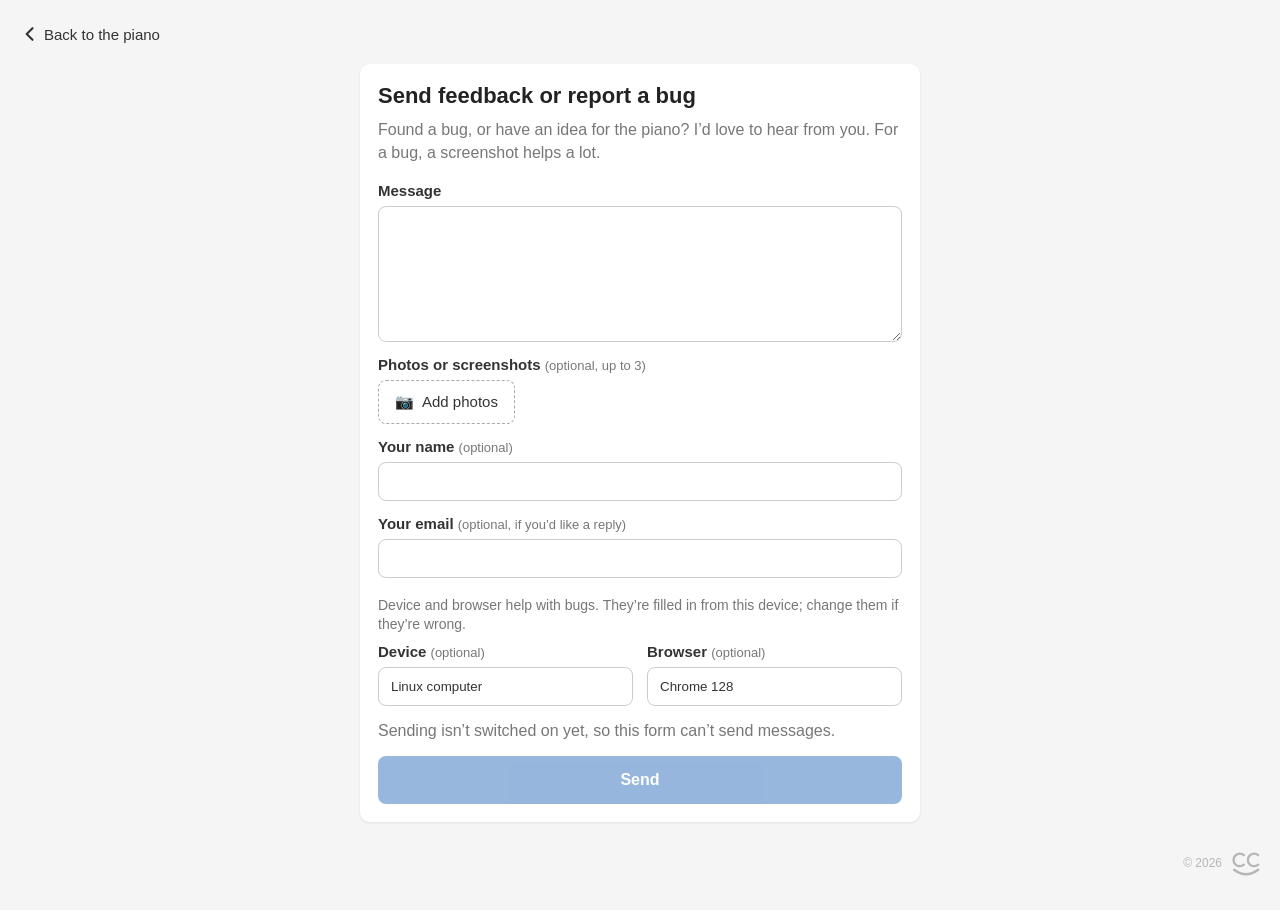
==== feedback.html @ 2cb64c95 "Initial application" ====
<!DOCTYPE html>
<!-- Vocal Range Piano: the feedback page. Your name and feedback email go in js/my-settings.js, not here. -->
<html lang="en">
<head>
<meta charset="UTF-8">
<meta name="viewport" content="width=device-width, initial-scale=1.0">
<title>Send feedback · Vocal Range Piano</title>
<link rel="stylesheet" href="css/base.css">
<link rel="stylesheet" href="css/footer.css">
<link rel="stylesheet" href="css/feedback.css">
</head>
<body>
<a class="lf-back" href="index.html">
  <svg viewBox="0 0 24 24" fill="none" stroke="currentColor" stroke-width="2.5" stroke-linecap="round" stroke-linejoin="round" aria-hidden="true"><path d="M15 5l-7 7 7 7"/></svg>
  Back to the piano
</a>

<main class="card lf-fb-card">
  <div class="lf-fb-head">
    <h1 class="lf-fb-title" id="lf-fb-title">Send feedback or report a bug</h1>
    <p class="lf-fb-intro">Found a bug, or have an idea for the piano? I’d love to hear from you. For a bug, a screenshot helps a lot.</p>
  </div>
  <form class="lf-fb-form" id="lf-fb-form" novalidate>
    <label class="lf-field" for="lf-fb-message">
      <span class="lf-label">Message</span>
      <textarea id="lf-fb-message" name="message" rows="6" maxlength="3000" required></textarea>
    </label>
    <div class="lf-field" role="group" aria-labelledby="lf-fb-photos-label">
      <span class="lf-label" id="lf-fb-photos-label">Photos or screenshots <small>(optional, up to 3)</small></span>
      <div class="lf-fb-thumbs" id="lf-fb-thumbs"></div>
      <input class="lf-vh" id="lf-fb-files" type="file" accept="image/*" multiple>
      <label class="lf-fb-add" for="lf-fb-files" id="lf-fb-add"><span aria-hidden="true">📷</span> Add photos</label>
    </div>
    <label class="lf-field" for="lf-fb-name">
      <span class="lf-label">Your name <small>(optional)</small></span>
      <input id="lf-fb-name" name="name" type="text" maxlength="100" autocomplete="name">
    </label>
    <label class="lf-field" for="lf-fb-email">
      <span class="lf-label">Your email <small>(optional, if you’d like a reply)</small></span>
      <input id="lf-fb-email" name="email" type="email" maxlength="200" autocomplete="email" inputmode="email">
    </label>
    <p class="lf-fb-note">Device and browser help with bugs. They’re filled in from this device; change them if they’re wrong.</p>
    <div class="lf-fb-pair">
      <label class="lf-field" for="lf-fb-device">
        <span class="lf-label">Device <small>(optional)</small></span>
        <input id="lf-fb-device" name="device" type="text" maxlength="80" autocomplete="off" placeholder="iPad, iPhone, laptop…">
      </label>
      <label class="lf-field" for="lf-fb-browser">
        <span class="lf-label">Browser <small>(optional)</small></span>
        <input id="lf-fb-browser" name="browser" type="text" maxlength="80" autocomplete="off" placeholder="Safari, Chrome…">
      </label>
    </div>
    <!-- a trap for spam robots: hidden from people, so a filled-in value means the message is junk -->
    <input class="lf-trap" id="lf-fb-trap" name="_honey" type="text" tabindex="-1" autocomplete="off" aria-hidden="true">
    <p class="lf-fb-status" id="lf-fb-status" role="status" aria-live="polite"></p>
    <button class="lf-send" type="submit" id="lf-fb-send">Send</button>
  </form>
</main>

<!-- the same footer as the piano page, without a link to the page you're already on -->
<footer class="lf-mark lf-foot" id="lf-foot">
  <p class="lf-copy" id="lf-copy">© 2026</p>
  <svg class="lf-logo" viewBox="0 0 38 32" aria-hidden="true">
    <path class="lf-logo-c" d="M15.5 6.64A7 7 0 1 0 15.5 17.36M31.5 6.64A7 7 0 1 0 31.5 17.36"/>
    <path class="lf-logo-smile" d="M4.5 23Q18 33 31.5 23"/>
  </svg>
</footer>

<script src="js/my-settings.js"></script>
<script src="js/footer.js"></script>
<script src="js/feedback.js"></script>
</body>
</html>
---- css/base.css ----
/* ---------- Shared by every page: colours, page layout, headings and the white cards ---------- */
:root {
  --paper: #f5f5f5;      /* page background */
  --ink: #333;           /* main text */
  --ink-soft: #777;      /* quieter text */
  --line: #ddd;          /* borders */
  --key: #fff;           /* cards and boxes */
  --accent: #1a5fb4;     /* main button */
  --focus: #4a90d9;      /* keyboard focus ring */
  --good: #1e7b34;
  --bad: #c0392b;
}
* { box-sizing: border-box; margin: 0; padding: 0; }
body { font-family: -apple-system, BlinkMacSystemFont, 'Segoe UI', sans-serif; background: #f5f5f5; color: #333; padding: 16px; }
h1 { font-size: 18px; font-weight: 500; margin-bottom: 16px; color: #222; }
.sec-label { font-size: 12px; color: #888; font-weight: 500; margin-bottom: 6px; text-transform: uppercase; letter-spacing: 0.04em; }
.card { background: #fff; border-radius: 10px; padding: 14px; margin-bottom: 16px; box-shadow: 0 1px 3px rgba(0,0,0,0.08); }
/* the page fills the window, so the footer sits at the bottom even when there's little above it */
body { min-height: 100vh; min-height: 100dvh; display: flex; flex-direction: column; }
---- css/footer.css ----
/* ---------- The footer on every page: feedback on the left, the copyright and logo on the right ----------
   The same footer as the learning games. It sits at the bottom of the page, and is quiet on purpose:
   the copyright and logo are halfway between the soft text colour and the background. */
.lf-mark { display: flex; align-items: center; justify-content: flex-end; gap: 8px;
  color: #b6b6b6; color: color-mix(in srgb, var(--ink-soft) 50%, var(--paper)); }
.lf-foot { width: 100%; min-height: 56px; margin-top: auto; padding-block: 8px max(14px, env(safe-area-inset-bottom, 0px));
  flex-wrap: wrap; row-gap: 2px; }   /* a very long name wraps onto a second line rather than push the page wider */
.lf-copy { margin: 0 0 0 auto; text-align: right; font-size: 0.75rem; line-height: 1.35; }

/* the CC logo: two C's and a smile, drawn in the footer's colour */
.lf-logo { flex: none; width: 34px; height: 29px; overflow: visible; }
.lf-logo path { fill: none; stroke-width: 2.6; stroke-linecap: round; stroke: currentColor; }

/* the feedback link sits quietly on the left, across from the copyright */
.lf-fb-link { margin-right: auto; padding: 6px 2px; border-radius: 6px;
  font-size: 0.875rem; font-weight: 500; line-height: 1.2; color: var(--ink-soft);
  text-decoration: underline; text-underline-offset: 3px; -webkit-tap-highlight-color: transparent; }
.lf-fb-link:focus-visible { outline: 3px solid var(--focus); outline-offset: 2px; }
---- css/feedback.css ----
/* ---------- The feedback page: the same form as the learning games, in the piano's colours ---------- */
.lf-back { align-self: flex-start; display: inline-flex; align-items: center; gap: 4px; margin-bottom: 12px; padding: 8px 4px;
  font-size: 0.9375rem; font-weight: 500; color: var(--ink); text-decoration: none; border-radius: 8px; }
.lf-back svg { width: 20px; height: 20px; }
.lf-back:focus-visible { outline: 3px solid var(--focus); outline-offset: 2px; }

.lf-fb-card { width: 100%; max-width: 560px; align-self: center; display: flex; flex-direction: column; gap: 18px; padding: 18px; }
.lf-fb-head { display: flex; flex-direction: column; gap: 4px; }
.lf-fb-title { margin: 0; font-size: 1.375rem; font-weight: 600; line-height: 1.25; color: #222; text-wrap: balance; }
.lf-fb-intro { margin: 4px 0 0; color: var(--ink-soft); line-height: 1.45; }

.lf-fb-form { display: flex; flex-direction: column; gap: 14px; }
.lf-field { display: flex; flex-direction: column; gap: 6px; min-width: 0; }
.lf-label { font-size: 0.9375rem; font-weight: 600; line-height: 1.2; }
.lf-label small { font-size: 0.8125rem; font-weight: 400; color: var(--ink-soft); }
.lf-field input:not(.lf-vh), .lf-field textarea {
  width: 100%; min-width: 0; padding: 11px 12px;
  font: 400 1rem/1.4 inherit; font-family: inherit; color: var(--ink);   /* 16px, so iPads and iPhones don't zoom in */
  background: var(--key); border: 1px solid #ccc; border-radius: 8px;
}
.lf-field textarea { resize: vertical; min-height: 8.5rem; }
.lf-field input:not(.lf-vh):focus-visible, .lf-field textarea:focus-visible { outline: 3px solid var(--focus); outline-offset: 1px; border-color: var(--focus); }

/* the real file picker is hidden; the "Add photos" button opens it */
.lf-vh { position: absolute; width: 1px; height: 1px; margin: -1px; padding: 0; overflow: hidden; clip: rect(0 0 0 0); white-space: nowrap; border: 0; }

/* photos: up to three thumbnails with a remove button each */
.lf-fb-thumbs { display: grid; grid-template-columns: repeat(3, minmax(0, 1fr)); gap: 10px; }
.lf-fb-thumbs[hidden] { display: none; }
.lf-fb-thumb { position: relative; aspect-ratio: 1; max-width: 100%; border-radius: 8px; overflow: hidden;
  background: var(--paper); border: 1px solid var(--line); }
.lf-fb-thumb img { display: block; width: 100%; height: 100%; object-fit: cover; }
.lf-fb-remove { position: absolute; top: 4px; right: 4px; width: 32px; height: 32px; display: grid; place-items: center;
  border-radius: 50%; border: 1px solid var(--line); background: var(--key); color: var(--ink);
  font-size: 0.875rem; font-weight: 600; line-height: 1; cursor: pointer; }
.lf-fb-add { align-self: flex-start; min-height: 44px; padding: 0 16px; display: inline-flex; align-items: center; gap: 8px;
  font-size: 0.9375rem; color: var(--ink); background: var(--key);
  border: 1px dashed #aaa; border-radius: 8px; cursor: pointer; }
.lf-fb-add:hover { background: #f0f0f0; }
.lf-fb-add[hidden] { display: none; }
.lf-vh:focus-visible + .lf-fb-add, .lf-fb-remove:focus-visible { outline: 3px solid var(--focus); outline-offset: 2px; }

/* device and browser side by side when there's room */
.lf-fb-note { margin: 4px 0 -6px; font-size: 0.875rem; line-height: 1.4; color: var(--ink-soft); }
.lf-fb-pair { display: grid; grid-template-columns: repeat(auto-fit, minmax(10rem, 1fr)); gap: 14px; }

/* hidden from people; only spam robots fill it in */
.lf-trap { position: absolute; left: -9999px; width: 1px; height: 1px; opacity: 0; }

.lf-fb-status { margin: 0; min-height: 1.4em; line-height: 1.4; }
.lf-fb-status:empty { min-height: 0; }
.lf-fb-status.good { color: var(--good); font-weight: 600; }
.lf-fb-status.bad { color: var(--bad); }
.lf-fb-status.note { color: var(--ink-soft); }

.lf-send { min-height: 48px; padding: 0 24px; font-size: 1rem; font-weight: 600; font-family: inherit;
  color: #fff; background: var(--accent); border: 0; border-radius: 8px; cursor: pointer;
  -webkit-tap-highlight-color: transparent; touch-action: manipulation; }
.lf-send:hover:not(:disabled) { filter: brightness(1.1); }
.lf-send:disabled { opacity: 0.45; cursor: default; }
.lf-send:focus-visible { outline: 3px solid var(--focus); outline-offset: 2px; }
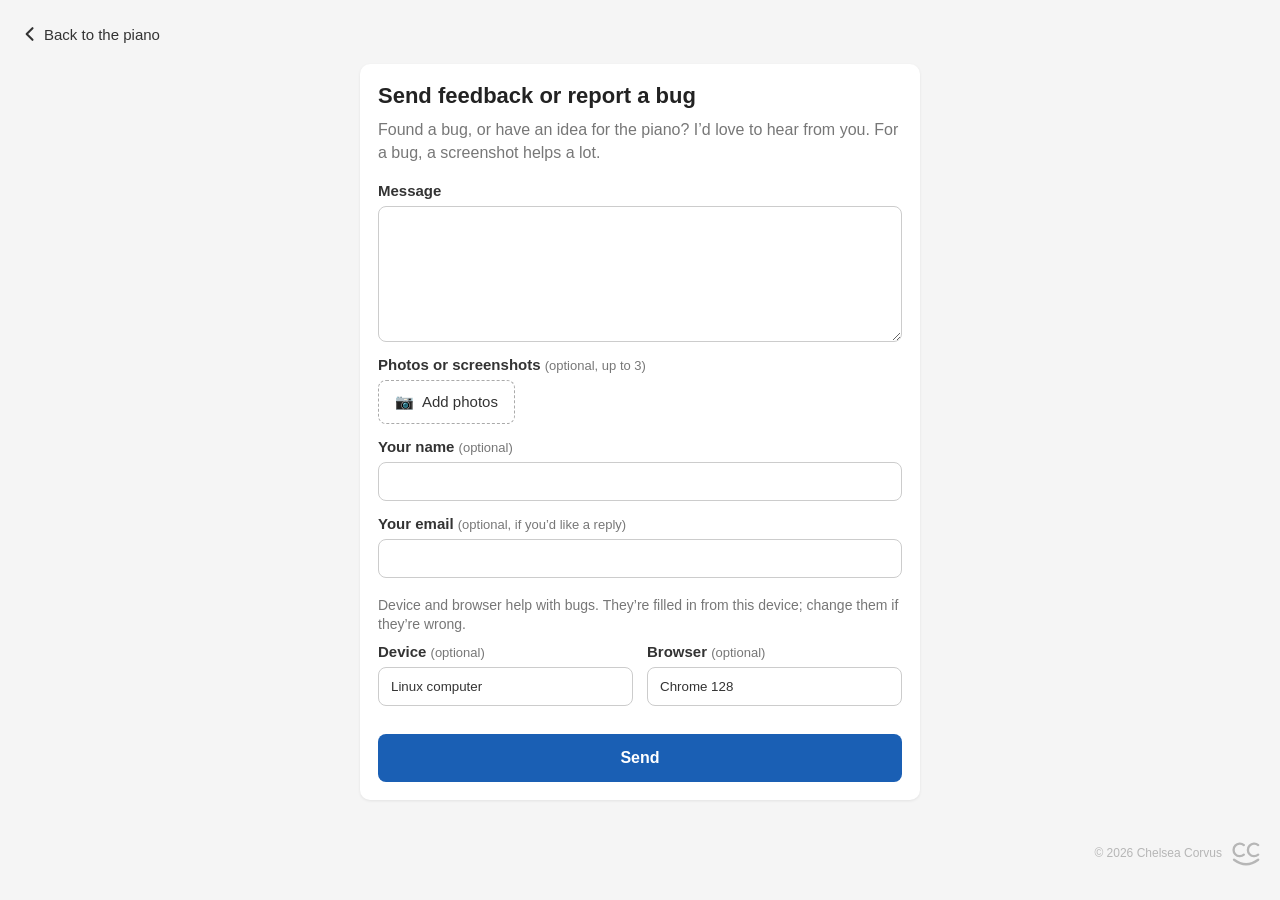
==== commit aa923fe3: "Adds tone options for keyboard and metronome" ====
--- a/feedback.html
+++ b/feedback.html
@@ -5,9 +5,11 @@
 <meta charset="UTF-8">
 <meta name="viewport" content="width=device-width, initial-scale=1.0">
 <title>Send feedback · Vocal Range Piano</title>
-<link rel="stylesheet" href="css/base.css">
-<link rel="stylesheet" href="css/footer.css">
-<link rel="stylesheet" href="css/feedback.css">
+<!-- The ?v= on each file below makes browsers fetch fresh copies after an update, instead of mixing
+     saved old files with new ones. It changes with every update. -->
+<link rel="stylesheet" href="css/base.css?v=20261109-3">
+<link rel="stylesheet" href="css/footer.css?v=20261109-3">
+<link rel="stylesheet" href="css/feedback.css?v=20261109-3">
 </head>
 <body>
 <a class="lf-back" href="index.html">
@@ -66,8 +68,8 @@
   </svg>
 </footer>
 
-<script src="js/my-settings.js"></script>
-<script src="js/footer.js"></script>
-<script src="js/feedback.js"></script>
+<script src="js/my-settings.js?v=20261109-3"></script>
+<script src="js/footer.js?v=20261109-3"></script>
+<script src="js/feedback.js?v=20261109-3"></script>
 </body>
 </html>
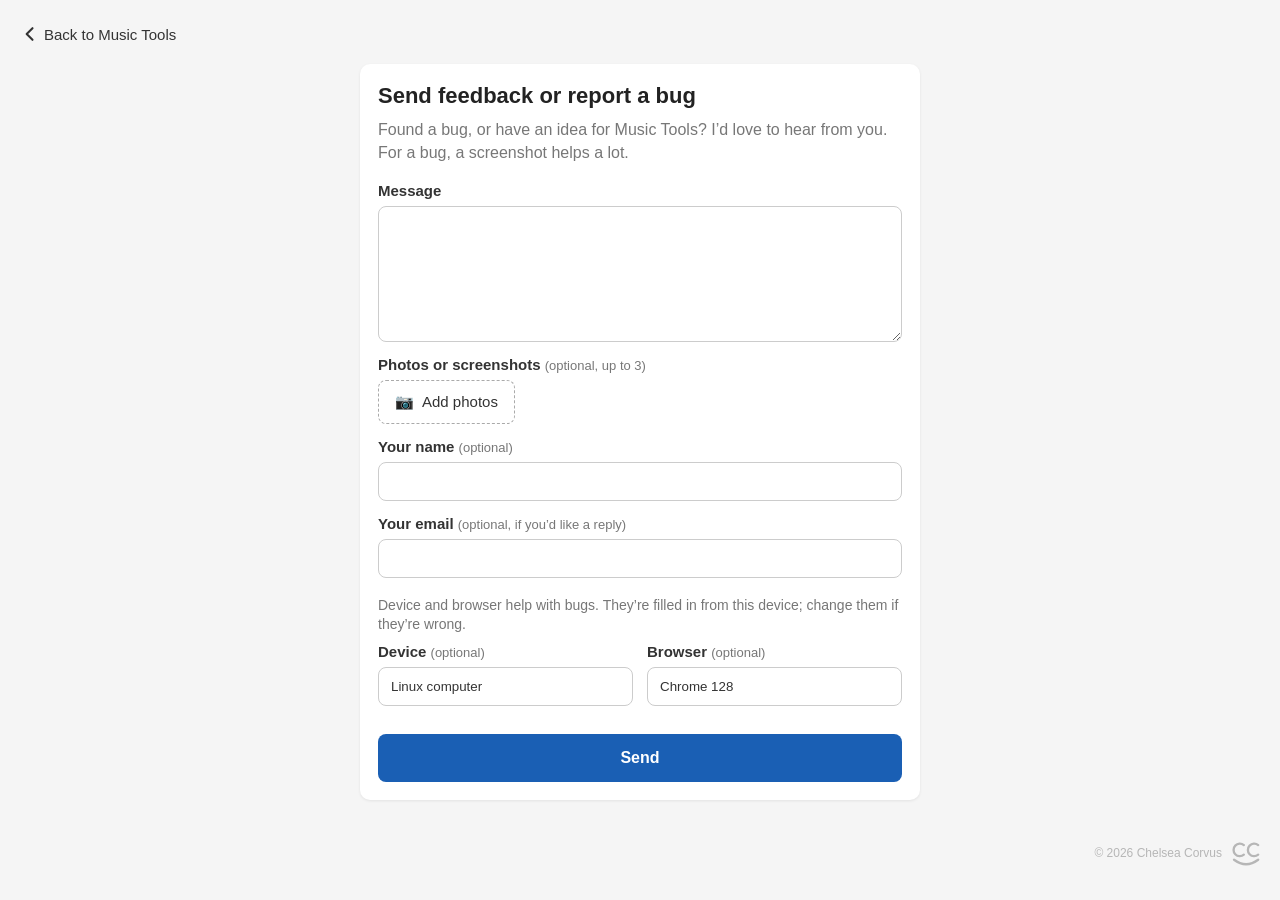
==== commit ddf4b5ce: "Updates sounds and effects" ====
--- a/feedback.html
+++ b/feedback.html
@@ -1,26 +1,26 @@
 <!DOCTYPE html>
-<!-- Vocal Range Piano: the feedback page. Your name and feedback email go in js/my-settings.js, not here. -->
+<!-- Music Tools: the feedback page. Your name and feedback email go in js/my-settings.js, not here. -->
 <html lang="en">
 <head>
 <meta charset="UTF-8">
 <meta name="viewport" content="width=device-width, initial-scale=1.0">
-<title>Send feedback · Vocal Range Piano</title>
+<title>Send feedback · Music Tools</title>
 <!-- The ?v= on each file below makes browsers fetch fresh copies after an update, instead of mixing
      saved old files with new ones. It changes with every update. -->
-<link rel="stylesheet" href="css/base.css?v=20261109-3">
-<link rel="stylesheet" href="css/footer.css?v=20261109-3">
-<link rel="stylesheet" href="css/feedback.css?v=20261109-3">
+<link rel="stylesheet" href="css/base.css?v=20261109-6">
+<link rel="stylesheet" href="css/footer.css?v=20261109-6">
+<link rel="stylesheet" href="css/feedback.css?v=20261109-6">
 </head>
 <body>
 <a class="lf-back" href="index.html">
   <svg viewBox="0 0 24 24" fill="none" stroke="currentColor" stroke-width="2.5" stroke-linecap="round" stroke-linejoin="round" aria-hidden="true"><path d="M15 5l-7 7 7 7"/></svg>
-  Back to the piano
+  Back to Music Tools
 </a>
 
 <main class="card lf-fb-card">
   <div class="lf-fb-head">
     <h1 class="lf-fb-title" id="lf-fb-title">Send feedback or report a bug</h1>
-    <p class="lf-fb-intro">Found a bug, or have an idea for the piano? I’d love to hear from you. For a bug, a screenshot helps a lot.</p>
+    <p class="lf-fb-intro">Found a bug, or have an idea for Music Tools? I’d love to hear from you. For a bug, a screenshot helps a lot.</p>
   </div>
   <form class="lf-fb-form" id="lf-fb-form" novalidate>
     <label class="lf-field" for="lf-fb-message">
@@ -68,8 +68,8 @@
   </svg>
 </footer>
 
-<script src="js/my-settings.js?v=20261109-3"></script>
-<script src="js/footer.js?v=20261109-3"></script>
-<script src="js/feedback.js?v=20261109-3"></script>
+<script src="js/my-settings.js?v=20261109-6"></script>
+<script src="js/footer.js?v=20261109-6"></script>
+<script src="js/feedback.js?v=20261109-6"></script>
 </body>
 </html>
--- a/css/base.css
+++ b/css/base.css
@@ -17,3 +17,19 @@
 .card { background: #fff; border-radius: 10px; padding: 14px; margin-bottom: 16px; box-shadow: 0 1px 3px rgba(0,0,0,0.08); }
 /* the page fills the window, so the footer sits at the bottom even when there's little above it */
 body { min-height: 100vh; min-height: 100dvh; display: flex; flex-direction: column; }
+
+/* ---------- Fold-away sections (js/sections.js) ---------- */
+.sec-head { margin: 0; font: inherit; }
+.sec-toggle { display: flex; align-items: center; gap: 8px; width: 100%; min-height: 36px; margin: -6px 0; padding: 0;
+  border: 0; background: none; color: inherit; font: inherit; text-align: left; cursor: pointer; -webkit-tap-highlight-color: transparent; }
+.sec-toggle .sec-label { margin: 0; }
+.sec-toggle:focus-visible { outline: 3px solid var(--focus); outline-offset: 2px; border-radius: 6px; }
+.sec-status { margin-left: auto; font-size: 12px; font-weight: 500; color: #1a5fb4; font-variant-numeric: tabular-nums; white-space: nowrap; overflow: hidden; text-overflow: ellipsis; min-width: 0; }
+.fold:not(.folded) .sec-status { display: none; }   /* the status only shows while folded */
+.sec-chev { flex: none; margin-left: auto; color: #888; transition: transform 0.15s; }
+.fold.folded .sec-status + .sec-chev { margin-left: 0; }
+.fold.folded .sec-chev { transform: rotate(-90deg); }
+.sec-body { margin-top: 12px; }
+.sec-body[hidden] { display: none; }
+@media (prefers-reduced-motion: reduce) { .sec-chev { transition: none; } }
+
